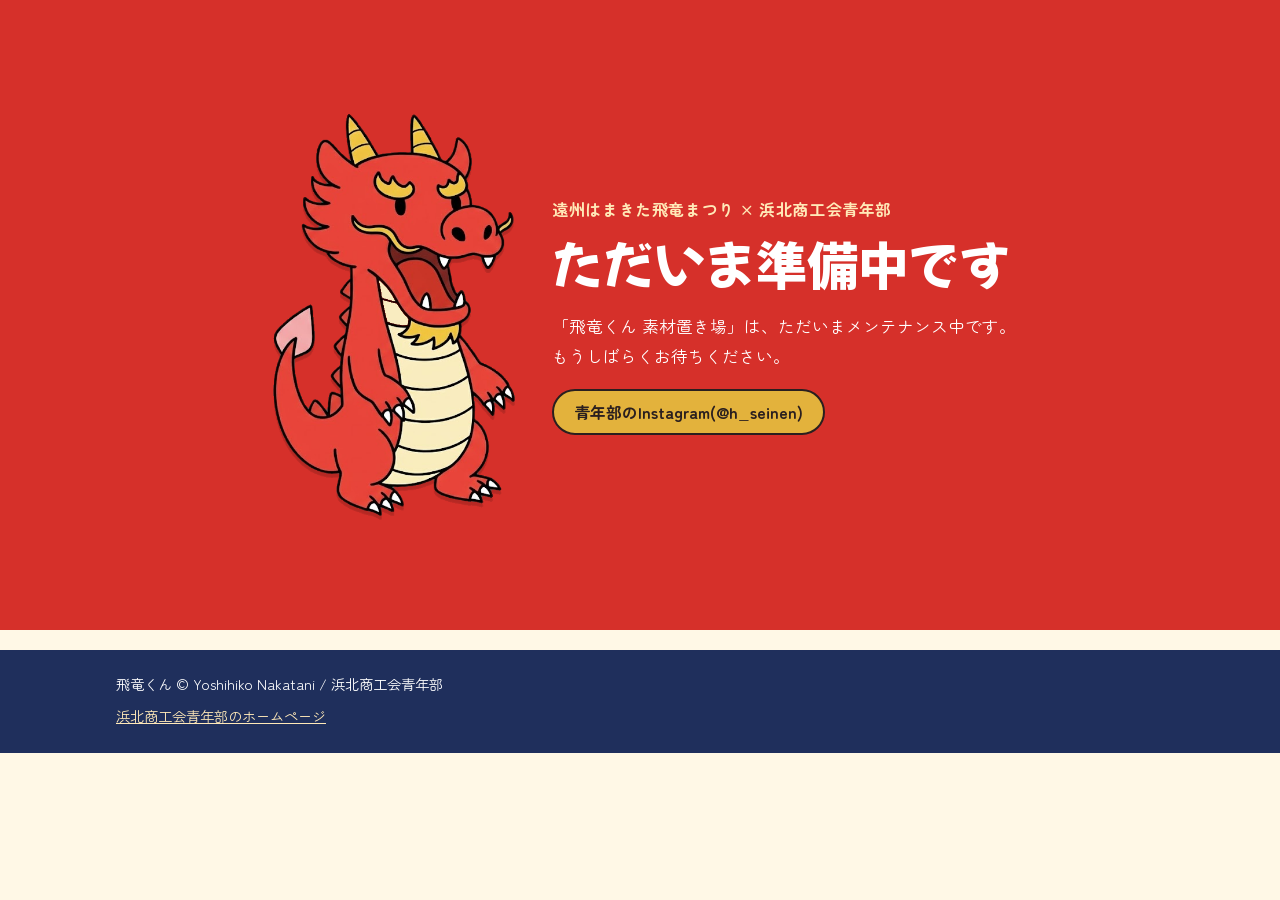
==== guideline.html @ faab1b69 "産業祭まで一時的にメンテナンス中の表示にする(戻すときはこのコミットをrevert) Co-Authored-By: Claude Opus 5.5 <noreply@anthropic.com>" ====
<!doctype html>
<html lang="ja">
<head>
<meta charset="utf-8">
<meta name="viewport" content="width=device-width, initial-scale=1">
<title>飛竜くん 利用ガイドライン</title>
<meta name="description" content="飛竜くんのイラストを使うときの決まりごと。">
<link rel="canonical" href="https://seinenbuhamakitashokokai-wq.github.io/hiryukun-sozai/guideline.html">
<meta property="og:image" content="https://seinenbuhamakitashokokai-wq.github.io/hiryukun-sozai/assets/ogp.png">
<link rel="icon" href="favicon.ico" sizes="48x48">
<link rel="icon" href="assets/icon-192.png" type="image/png" sizes="192x192">
<link rel="apple-touch-icon" href="assets/apple-touch-icon.png">
<link rel="preconnect" href="https://fonts.googleapis.com">
<link rel="preconnect" href="https://fonts.gstatic.com" crossorigin>
<link href="https://fonts.googleapis.com/css2?family=Mochiy+Pop+One&family=Zen+Maru+Gothic:wght@500;700&display=swap" rel="stylesheet">
<link rel="stylesheet" href="assets/style.css">
<!-- Googleアナリティクス(アクセス数を調べるため) -->
<script async src="https://www.googletagmanager.com/gtag/js?id=G-8E8RGF7FGL"></script>
<script>
  window.dataLayer = window.dataLayer || [];
  function gtag(){dataLayer.push(arguments);}
  gtag('js', new Date());
  gtag('config', 'G-8E8RGF7FGL');
</script>
</head>
<body>
<header class="hero" style="min-height:70vh;display:flex;align-items:center">
  <div class="wrap hero-inner">
    <img class="hero-img" src="materials/kihon/kihon-zenshin.png" alt="飛竜くん" width="260">
    <div>
      <p class="eyebrow">遠州はまきた飛竜まつり × 浜北商工会青年部</p>
      <h1>ただいま準備中です</h1>
      <p class="lead">「飛竜くん 素材置き場」は、ただいまメンテナンス中です。<br>もうしばらくお待ちください。</p>
      <div class="hero-actions">
        <a class="btn primary" href="https://www.instagram.com/h_seinen/" target="_blank" rel="noopener">青年部のInstagram(@h_seinen)</a>
      </div>
    </div>
  </div>
</header>
<footer>
  <div class="wrap">
    <p>飛竜くん © Yoshihiko Nakatani / 浜北商工会青年部</p>
    <p class="links"><a href="https://seinenbu.hamakita-shokokai.com/" target="_blank" rel="noopener">浜北商工会青年部のホームページ</a></p>
  </div>
</footer>
</body>
</html>
---- assets/style.css ----
:root{
  --red:#d6302a; --red-dk:#a8221d; --navy:#1f2f5c; --gold:#e3b23c; --cream:#fff8e6;
  --ink:#2a1f1f; --muted:#6b6058; --card:#ffffff; --line:#eadfc8;
  --round:'Zen Maru Gothic',system-ui,-apple-system,"Hiragino Sans","Yu Gothic UI",sans-serif;
  --pop:'Mochiy Pop One',var(--round);
}
*{box-sizing:border-box}
body{margin:0;background:var(--cream);color:var(--ink);font-family:var(--round);font-size:16px;line-height:1.75}
a{color:var(--red-dk)}
.wrap{max-width:1080px;margin:0 auto;padding-left:max(16px,env(safe-area-inset-left));padding-right:max(16px,env(safe-area-inset-right))}
h1,h2{font-family:var(--pop);font-weight:400;line-height:1.3;text-wrap:balance}
h2{font-size:1.5rem;color:var(--navy);margin:0 0 .6em}
section{padding-block:28px}

.hero{background:var(--red);color:#fff;padding-block:28px}
.hero-inner{display:flex;gap:28px;align-items:center}
.hero-img{width:clamp(140px,26vw,260px);height:auto;filter:drop-shadow(0 4px 0 rgba(0,0,0,.15))}
.eyebrow{margin:0;font-weight:700;color:#ffe9b8;letter-spacing:.04em}
.hero h1{font-size:clamp(2rem,6vw,3.2rem);margin:.15em 0 .3em}
.lead{margin:0 0 18px;font-size:1.05rem}
.hero-actions{display:flex;flex-wrap:wrap;gap:10px}

.btn{display:inline-block;font:700 1rem var(--round);text-decoration:none;color:var(--navy);background:#fff;border:2px solid var(--navy);border-radius:999px;padding:9px 20px;cursor:pointer}
.btn.primary{background:var(--gold);border-color:var(--ink);color:var(--ink)}
.btn.small{font-size:.9rem;padding:6px 14px}
.btn:focus-visible,button:focus-visible{outline:3px solid var(--gold);outline-offset:2px}

.steps{list-style:none;padding:0;margin:0 0 14px;display:grid;grid-template-columns:repeat(auto-fit,minmax(220px,1fr));gap:12px}
.steps li{background:var(--card);border:2px solid var(--line);border-radius:14px;padding:14px 16px;display:flex;gap:12px;align-items:center}
.steps b{font-family:var(--pop);font-weight:400;font-size:1.6rem;color:var(--red);min-width:1.2em;text-align:center}
.note{background:#fff3d6;border-left:6px solid var(--gold);padding:10px 14px;border-radius:6px;margin:0}

.list-head{display:flex;justify-content:space-between;align-items:center;flex-wrap:wrap;gap:10px}
.filters,.tags{display:flex;flex-wrap:wrap;gap:8px;margin:10px 0}
.filters button,.tags button{font:700 .95rem var(--round);border:2px solid var(--navy);background:#fff;color:var(--navy);border-radius:999px;padding:5px 14px;cursor:pointer}
.filters button.on,.tags button.on{background:var(--navy);color:#fff}
.tags button:disabled{opacity:.35;cursor:default;border-style:dashed}
.tags span{align-self:center;color:var(--muted);font-weight:700}
.count{color:var(--muted);margin:4px 0 10px}

.grid{display:grid;grid-template-columns:repeat(auto-fill,minmax(200px,1fr));gap:14px}
.card{background:var(--card);border:2px solid var(--line);border-radius:14px;overflow:hidden;display:flex;flex-direction:column;min-width:0}
.thumb{aspect-ratio:1/1;max-width:100%;display:flex;align-items:center;justify-content:center;padding:10px;
  background-color:#f3f0ea;background-image:linear-gradient(45deg,#e7e2d8 25%,transparent 25%),linear-gradient(-45deg,#e7e2d8 25%,transparent 25%),linear-gradient(45deg,transparent 75%,#e7e2d8 75%),linear-gradient(-45deg,transparent 75%,#e7e2d8 75%);
  background-size:20px 20px;background-position:0 0,0 10px,10px -10px,-10px 0}
.thumb img{max-width:100%;max-height:100%;object-fit:contain}
.card-body{padding:10px 12px 12px;display:flex;flex-direction:column;gap:8px;flex:1}
.card-title{font-weight:700;margin:0;line-height:1.4}
.card-meta{font-size:.8rem;color:var(--muted);margin:0}
.card-actions{display:flex;gap:6px;flex-wrap:wrap;margin-top:auto}
.card-actions a{flex:1;text-align:center;font-size:.85rem;padding:6px 6px;white-space:nowrap}
.card-actions a.primary{flex:1.6}

.copybox{display:flex;gap:10px;align-items:center;flex-wrap:wrap;background:#fff;border:2px dashed var(--line);border-radius:10px;padding:10px 14px}
.copybox code{font-size:1.05rem}
.contact{background:#fff;border-radius:16px;padding:22px;margin-block:20px;border:2px solid var(--line)}

footer{background:var(--navy);color:#fff;margin-top:20px;padding-block:18px;font-size:.9rem}
footer a{color:#ffe9b8}
footer p{margin:.2em 0}
footer .links a{display:inline-block;padding:4px 0}

.doc{max-width:760px}
.doc h2{margin-top:1.4em}
.doc ul{padding-left:1.3em}
.ok,.ng{border-radius:12px;padding:12px 16px;margin:10px 0}
.ok{background:#eef7ee;border:2px solid #9cc79c}
.ng{background:#fdeeee;border:2px solid #e4a3a0}
.back{display:inline-block;margin-top:16px}

@media (max-width:640px){
  .hero-inner{flex-direction:column;text-align:center}
  .hero-actions{justify-content:center}
  .grid{grid-template-columns:repeat(2,minmax(0,1fr))}
}
@media (prefers-reduced-motion:reduce){*{scroll-behavior:auto}}
html{scroll-behavior:smooth}
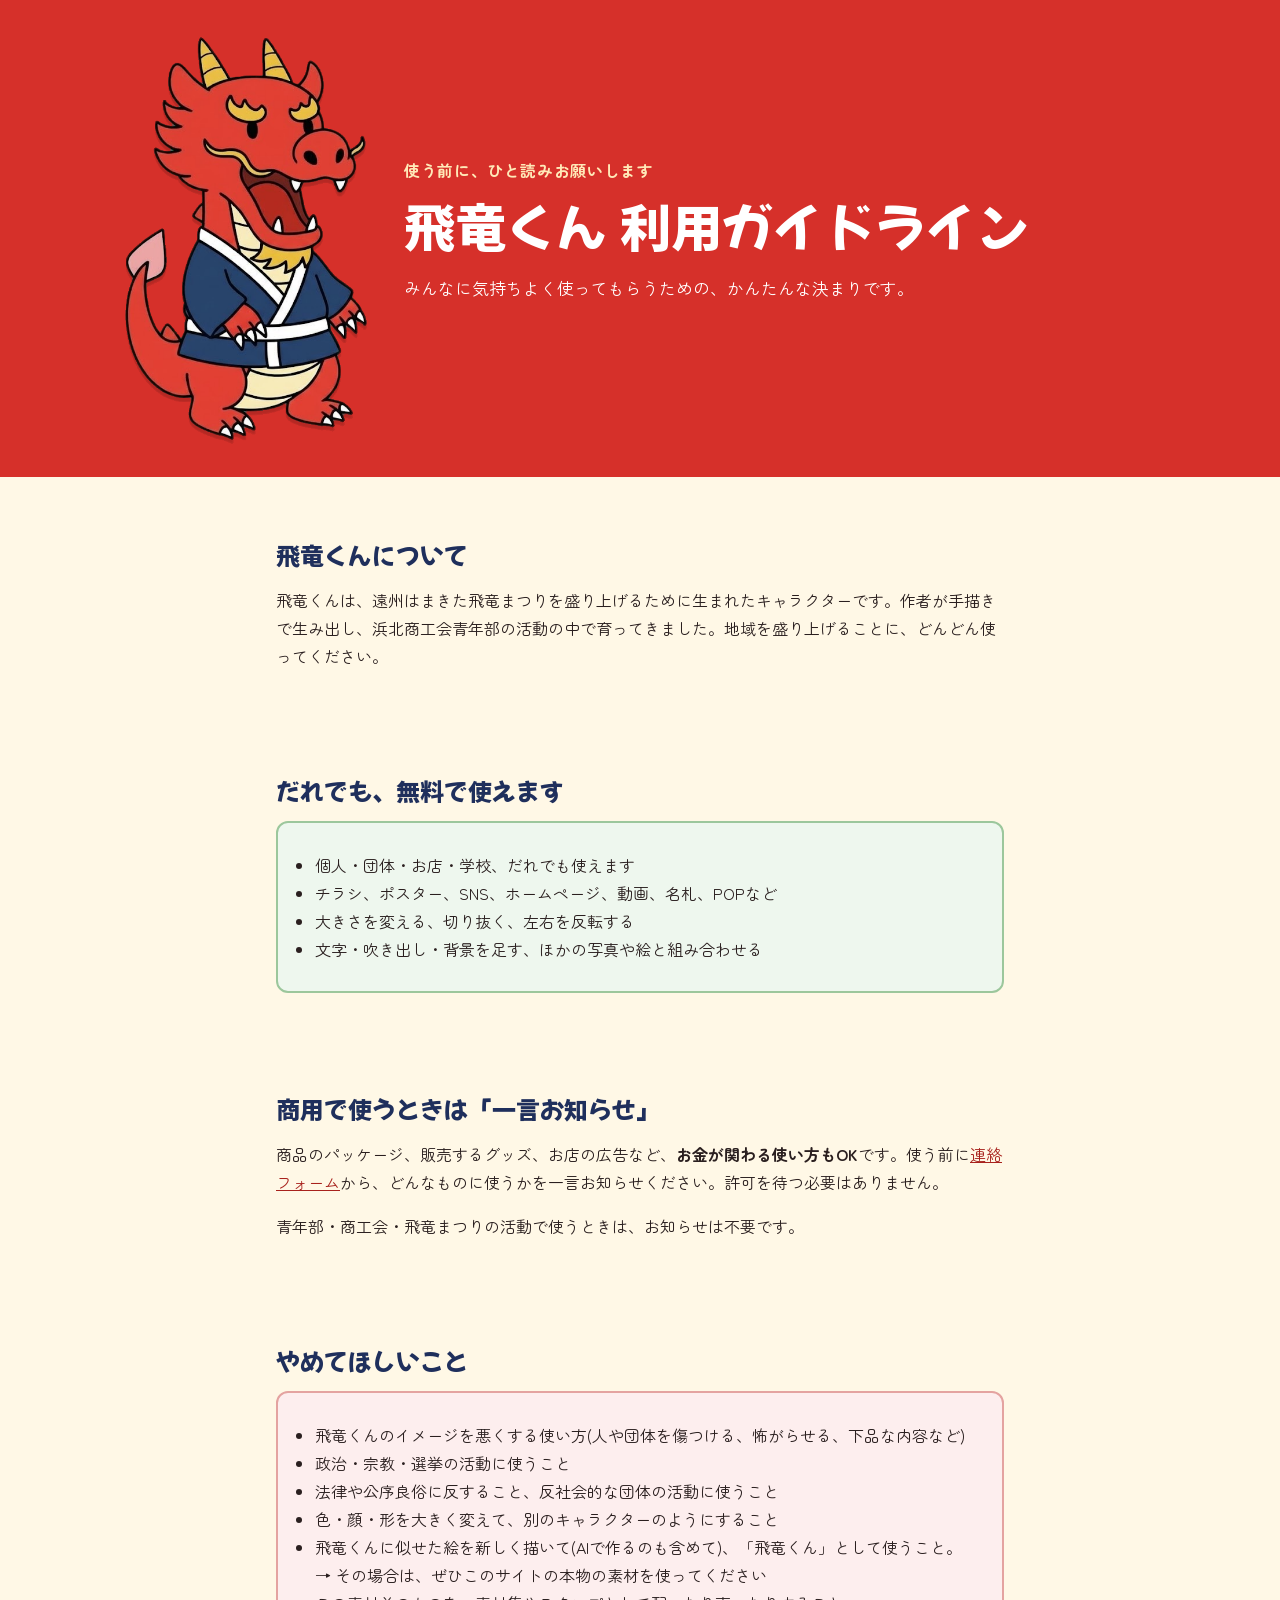
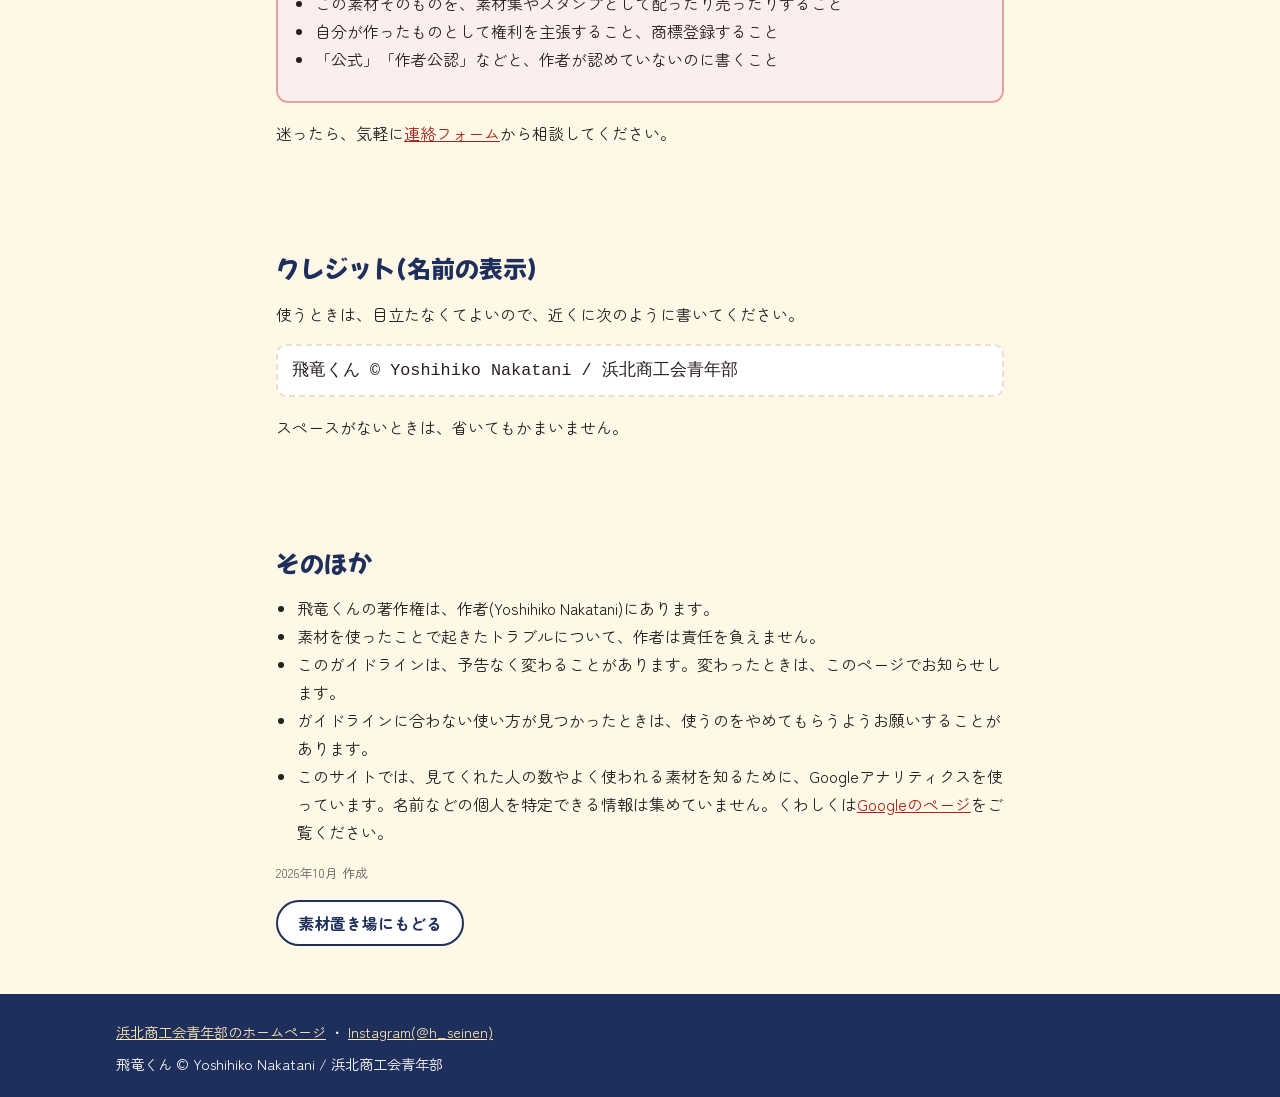
==== commit ec689216: "メンテナンス中の表示をやめて、素材サイトを元に戻す This reverts commit faab1b6.  Co-Authored-By: Claude Opus 5.5 <noreply@ant" ====
--- a/guideline.html
+++ b/guideline.html
@@ -24,23 +24,83 @@
 </script>
 </head>
 <body>
-<header class="hero" style="min-height:70vh;display:flex;align-items:center">
+<header class="hero">
   <div class="wrap hero-inner">
-    <img class="hero-img" src="materials/kihon/kihon-zenshin.png" alt="飛竜くん" width="260">
+    <img class="hero-img" src="materials/matsuri/matsuri-b08.png" alt="法被を着た飛竜くん" width="200">
     <div>
-      <p class="eyebrow">遠州はまきた飛竜まつり × 浜北商工会青年部</p>
-      <h1>ただいま準備中です</h1>
-      <p class="lead">「飛竜くん 素材置き場」は、ただいまメンテナンス中です。<br>もうしばらくお待ちください。</p>
-      <div class="hero-actions">
-        <a class="btn primary" href="https://www.instagram.com/h_seinen/" target="_blank" rel="noopener">青年部のInstagram(@h_seinen)</a>
-      </div>
+      <p class="eyebrow">使う前に、ひと読みお願いします</p>
+      <h1>飛竜くん 利用ガイドライン</h1>
+      <p class="lead">みんなに気持ちよく使ってもらうための、かんたんな決まりです。</p>
     </div>
   </div>
 </header>
+
+<main class="wrap doc">
+  <section>
+    <h2>飛竜くんについて</h2>
+    <p>飛竜くんは、遠州はまきた飛竜まつりを盛り上げるために生まれたキャラクターです。作者が手描きで生み出し、浜北商工会青年部の活動の中で育ってきました。地域を盛り上げることに、どんどん使ってください。</p>
+  </section>
+
+  <section>
+    <h2>だれでも、無料で使えます</h2>
+    <div class="ok">
+      <ul>
+        <li>個人・団体・お店・学校、だれでも使えます</li>
+        <li>チラシ、ポスター、SNS、ホームページ、動画、名札、POPなど</li>
+        <li>大きさを変える、切り抜く、左右を反転する</li>
+        <li>文字・吹き出し・背景を足す、ほかの写真や絵と組み合わせる</li>
+      </ul>
+    </div>
+  </section>
+
+  <section>
+    <h2>商用で使うときは「一言お知らせ」</h2>
+    <p>商品のパッケージ、販売するグッズ、お店の広告など、<strong>お金が関わる使い方もOK</strong>です。使う前に<a href="index.html#contact">連絡フォーム</a>から、どんなものに使うかを一言お知らせください。許可を待つ必要はありません。</p>
+    <p>青年部・商工会・飛竜まつりの活動で使うときは、お知らせは不要です。</p>
+  </section>
+
+  <section>
+    <h2>やめてほしいこと</h2>
+    <div class="ng">
+      <ul>
+        <li>飛竜くんのイメージを悪くする使い方(人や団体を傷つける、怖がらせる、下品な内容など)</li>
+        <li>政治・宗教・選挙の活動に使うこと</li>
+        <li>法律や公序良俗に反すること、反社会的な団体の活動に使うこと</li>
+        <li>色・顔・形を大きく変えて、別のキャラクターのようにすること</li>
+        <li>飛竜くんに似せた絵を新しく描いて(AIで作るのも含めて)、「飛竜くん」として使うこと。<br>→ その場合は、ぜひこのサイトの本物の素材を使ってください</li>
+        <li>この素材そのものを、素材集やスタンプとして配ったり売ったりすること</li>
+        <li>自分が作ったものとして権利を主張すること、商標登録すること</li>
+        <li>「公式」「作者公認」などと、作者が認めていないのに書くこと</li>
+      </ul>
+    </div>
+    <p>迷ったら、気軽に<a href="index.html#contact">連絡フォーム</a>から相談してください。</p>
+  </section>
+
+  <section>
+    <h2>クレジット(名前の表示)</h2>
+    <p>使うときは、目立たなくてよいので、近くに次のように書いてください。</p>
+    <div class="copybox"><code>飛竜くん © Yoshihiko Nakatani / 浜北商工会青年部</code></div>
+    <p>スペースがないときは、省いてもかまいません。</p>
+  </section>
+
+  <section>
+    <h2>そのほか</h2>
+    <ul>
+      <li>飛竜くんの著作権は、作者(Yoshihiko Nakatani)にあります。</li>
+      <li>素材を使ったことで起きたトラブルについて、作者は責任を負えません。</li>
+      <li>このガイドラインは、予告なく変わることがあります。変わったときは、このページでお知らせします。</li>
+      <li>ガイドラインに合わない使い方が見つかったときは、使うのをやめてもらうようお願いすることがあります。</li>
+      <li>このサイトでは、見てくれた人の数やよく使われる素材を知るために、Googleアナリティクスを使っています。名前などの個人を特定できる情報は集めていません。くわしくは<a href="https://policies.google.com/technologies/partner-sites?hl=ja" target="_blank" rel="noopener">Googleのページ</a>をご覧ください。</li>
+    </ul>
+    <p class="card-meta">2026年10月 作成</p>
+    <a class="btn back" href="index.html">素材置き場にもどる</a>
+  </section>
+</main>
+
 <footer>
   <div class="wrap">
+    <p class="links"><a href="https://seinenbu.hamakita-shokokai.com/" target="_blank" rel="noopener">浜北商工会青年部のホームページ</a> ・ <a href="https://www.instagram.com/h_seinen/" target="_blank" rel="noopener">Instagram(@h_seinen)</a></p>
     <p>飛竜くん © Yoshihiko Nakatani / 浜北商工会青年部</p>
-    <p class="links"><a href="https://seinenbu.hamakita-shokokai.com/" target="_blank" rel="noopener">浜北商工会青年部のホームページ</a></p>
   </div>
 </footer>
 </body>
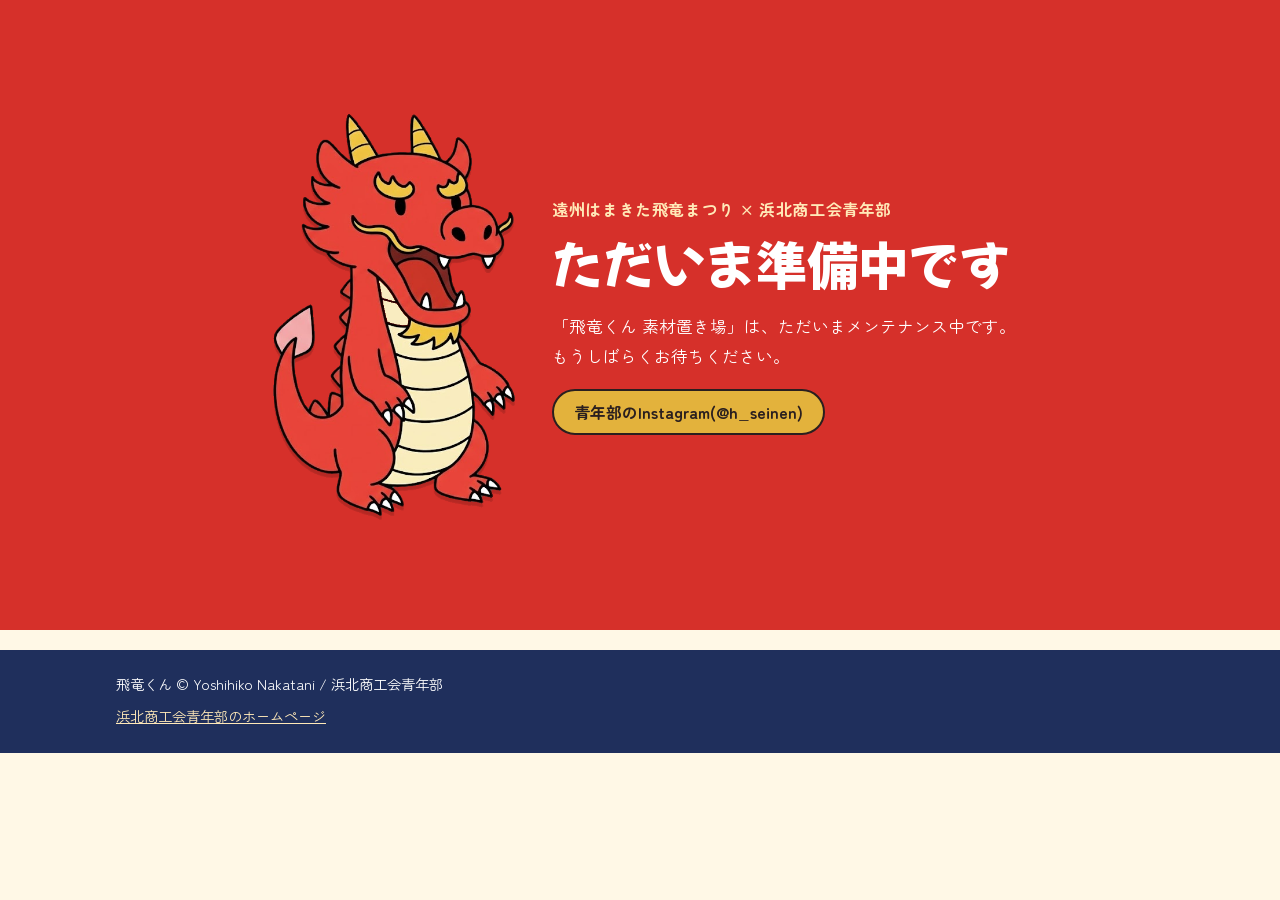
==== commit c578a657: "ふたたびメンテナンス中の表示にする(戻すときはこのコミットをrevert) Co-Authored-By: Claude Opus 5.5 <noreply@anthropic.com>" ====
--- a/guideline.html
+++ b/guideline.html
@@ -24,83 +24,23 @@
 </script>
 </head>
 <body>
-<header class="hero">
+<header class="hero" style="min-height:70vh;display:flex;align-items:center">
   <div class="wrap hero-inner">
-    <img class="hero-img" src="materials/matsuri/matsuri-b08.png" alt="法被を着た飛竜くん" width="200">
+    <img class="hero-img" src="materials/kihon/kihon-zenshin.png" alt="飛竜くん" width="260">
     <div>
-      <p class="eyebrow">使う前に、ひと読みお願いします</p>
-      <h1>飛竜くん 利用ガイドライン</h1>
-      <p class="lead">みんなに気持ちよく使ってもらうための、かんたんな決まりです。</p>
+      <p class="eyebrow">遠州はまきた飛竜まつり × 浜北商工会青年部</p>
+      <h1>ただいま準備中です</h1>
+      <p class="lead">「飛竜くん 素材置き場」は、ただいまメンテナンス中です。<br>もうしばらくお待ちください。</p>
+      <div class="hero-actions">
+        <a class="btn primary" href="https://www.instagram.com/h_seinen/" target="_blank" rel="noopener">青年部のInstagram(@h_seinen)</a>
+      </div>
     </div>
   </div>
 </header>
-
-<main class="wrap doc">
-  <section>
-    <h2>飛竜くんについて</h2>
-    <p>飛竜くんは、遠州はまきた飛竜まつりを盛り上げるために生まれたキャラクターです。作者が手描きで生み出し、浜北商工会青年部の活動の中で育ってきました。地域を盛り上げることに、どんどん使ってください。</p>
-  </section>
-
-  <section>
-    <h2>だれでも、無料で使えます</h2>
-    <div class="ok">
-      <ul>
-        <li>個人・団体・お店・学校、だれでも使えます</li>
-        <li>チラシ、ポスター、SNS、ホームページ、動画、名札、POPなど</li>
-        <li>大きさを変える、切り抜く、左右を反転する</li>
-        <li>文字・吹き出し・背景を足す、ほかの写真や絵と組み合わせる</li>
-      </ul>
-    </div>
-  </section>
-
-  <section>
-    <h2>商用で使うときは「一言お知らせ」</h2>
-    <p>商品のパッケージ、販売するグッズ、お店の広告など、<strong>お金が関わる使い方もOK</strong>です。使う前に<a href="index.html#contact">連絡フォーム</a>から、どんなものに使うかを一言お知らせください。許可を待つ必要はありません。</p>
-    <p>青年部・商工会・飛竜まつりの活動で使うときは、お知らせは不要です。</p>
-  </section>
-
-  <section>
-    <h2>やめてほしいこと</h2>
-    <div class="ng">
-      <ul>
-        <li>飛竜くんのイメージを悪くする使い方(人や団体を傷つける、怖がらせる、下品な内容など)</li>
-        <li>政治・宗教・選挙の活動に使うこと</li>
-        <li>法律や公序良俗に反すること、反社会的な団体の活動に使うこと</li>
-        <li>色・顔・形を大きく変えて、別のキャラクターのようにすること</li>
-        <li>飛竜くんに似せた絵を新しく描いて(AIで作るのも含めて)、「飛竜くん」として使うこと。<br>→ その場合は、ぜひこのサイトの本物の素材を使ってください</li>
-        <li>この素材そのものを、素材集やスタンプとして配ったり売ったりすること</li>
-        <li>自分が作ったものとして権利を主張すること、商標登録すること</li>
-        <li>「公式」「作者公認」などと、作者が認めていないのに書くこと</li>
-      </ul>
-    </div>
-    <p>迷ったら、気軽に<a href="index.html#contact">連絡フォーム</a>から相談してください。</p>
-  </section>
-
-  <section>
-    <h2>クレジット(名前の表示)</h2>
-    <p>使うときは、目立たなくてよいので、近くに次のように書いてください。</p>
-    <div class="copybox"><code>飛竜くん © Yoshihiko Nakatani / 浜北商工会青年部</code></div>
-    <p>スペースがないときは、省いてもかまいません。</p>
-  </section>
-
-  <section>
-    <h2>そのほか</h2>
-    <ul>
-      <li>飛竜くんの著作権は、作者(Yoshihiko Nakatani)にあります。</li>
-      <li>素材を使ったことで起きたトラブルについて、作者は責任を負えません。</li>
-      <li>このガイドラインは、予告なく変わることがあります。変わったときは、このページでお知らせします。</li>
-      <li>ガイドラインに合わない使い方が見つかったときは、使うのをやめてもらうようお願いすることがあります。</li>
-      <li>このサイトでは、見てくれた人の数やよく使われる素材を知るために、Googleアナリティクスを使っています。名前などの個人を特定できる情報は集めていません。くわしくは<a href="https://policies.google.com/technologies/partner-sites?hl=ja" target="_blank" rel="noopener">Googleのページ</a>をご覧ください。</li>
-    </ul>
-    <p class="card-meta">2026年10月 作成</p>
-    <a class="btn back" href="index.html">素材置き場にもどる</a>
-  </section>
-</main>
-
 <footer>
   <div class="wrap">
-    <p class="links"><a href="https://seinenbu.hamakita-shokokai.com/" target="_blank" rel="noopener">浜北商工会青年部のホームページ</a> ・ <a href="https://www.instagram.com/h_seinen/" target="_blank" rel="noopener">Instagram(@h_seinen)</a></p>
     <p>飛竜くん © Yoshihiko Nakatani / 浜北商工会青年部</p>
+    <p class="links"><a href="https://seinenbu.hamakita-shokokai.com/" target="_blank" rel="noopener">浜北商工会青年部のホームページ</a></p>
   </div>
 </footer>
 </body>
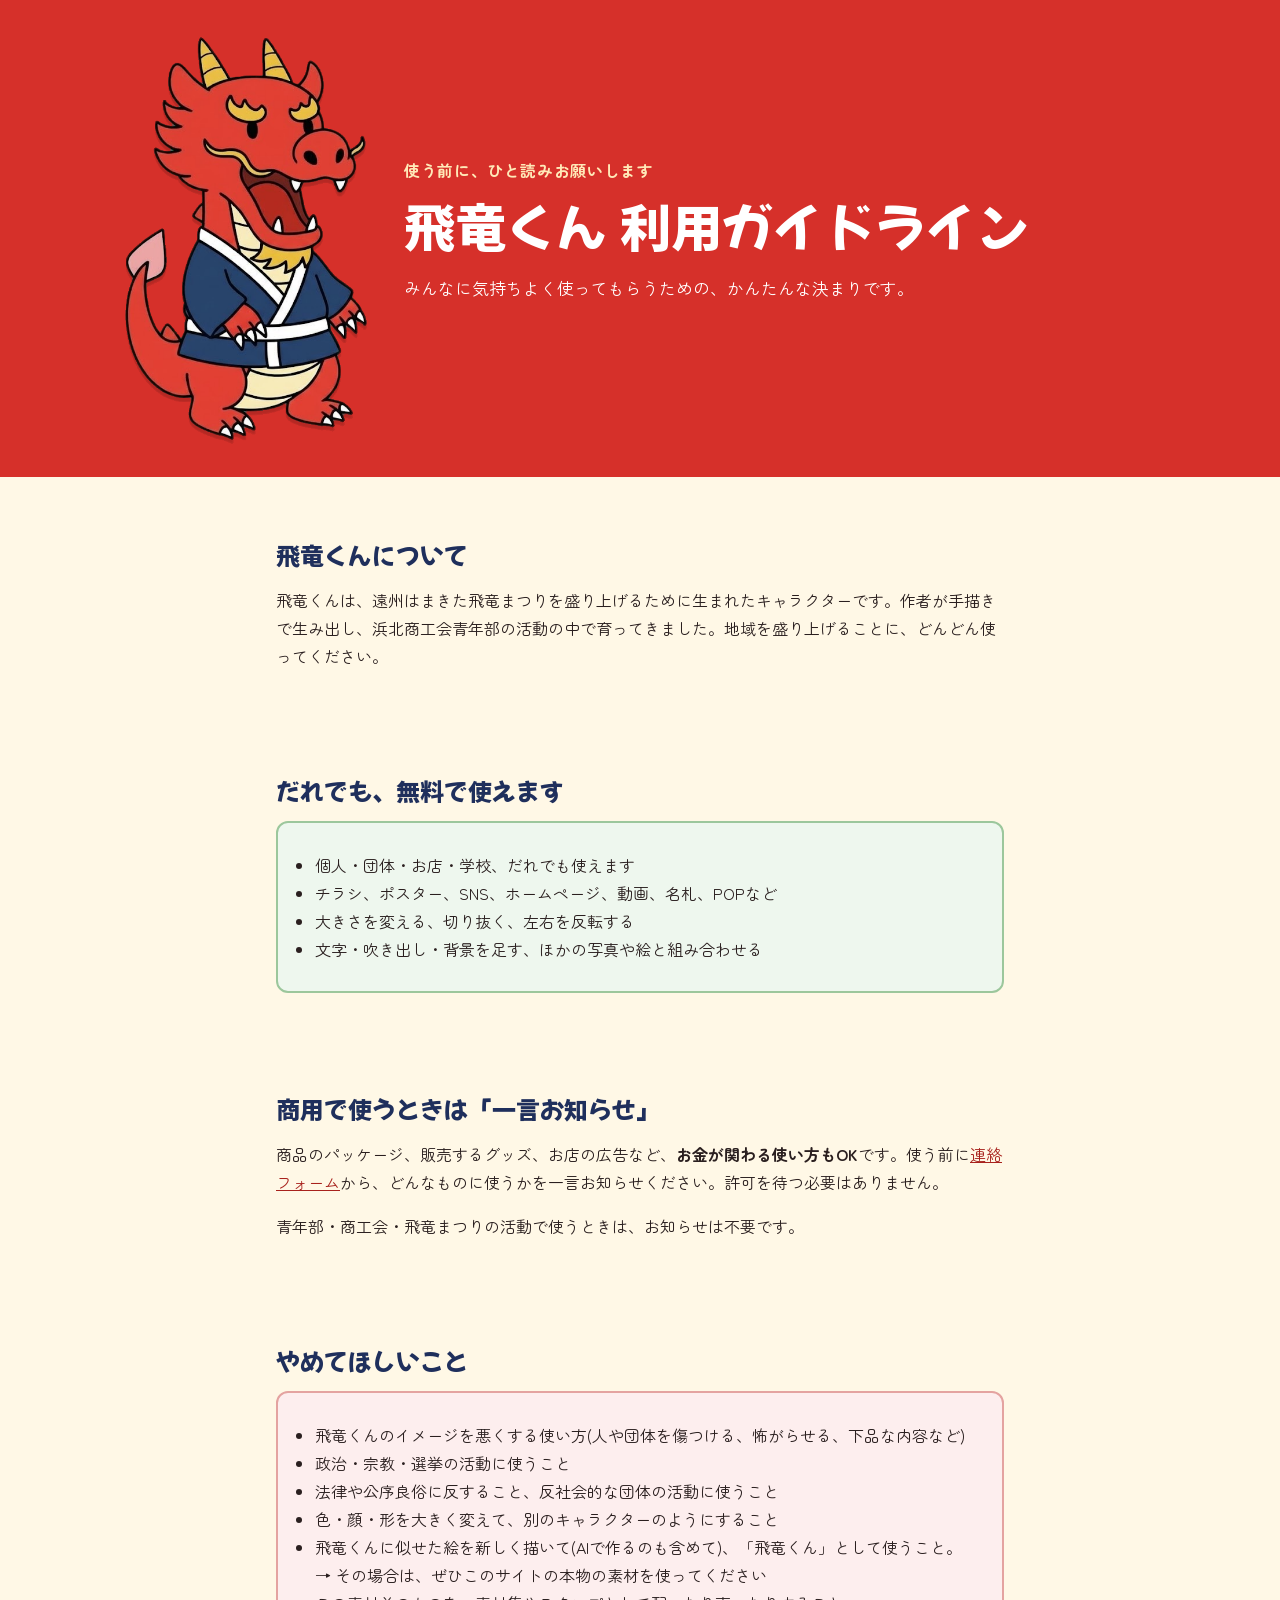
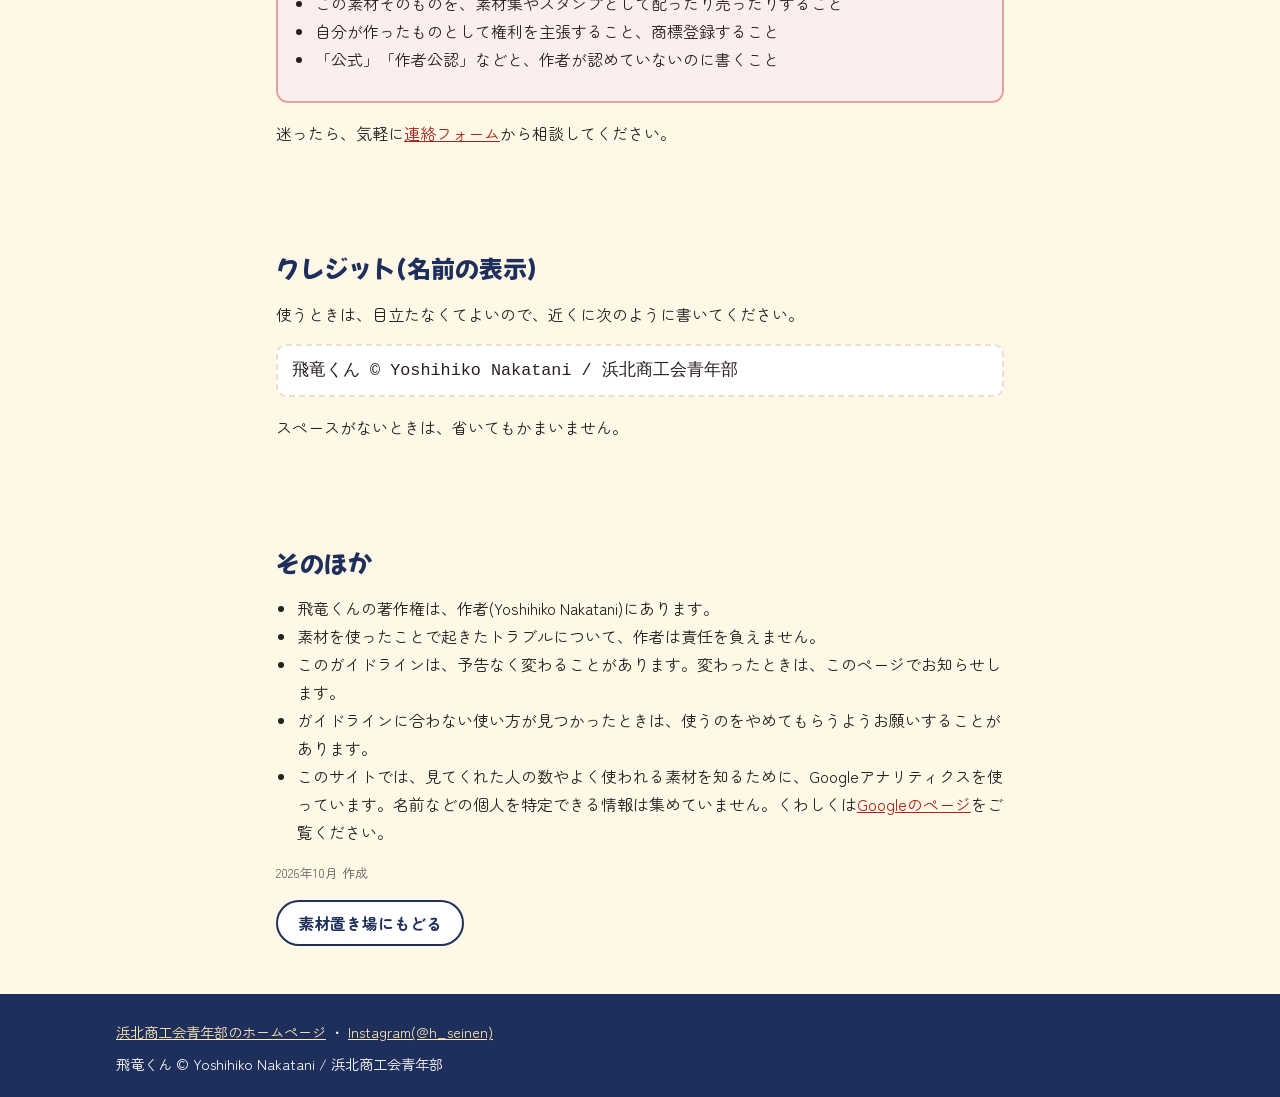
==== commit 7d6e80cf: "メンテナンス中の表示をやめて、素材サイトを公開に戻す Co-Authored-By: Claude Opus 5.5 <noreply@anthropic.com>" ====
--- a/guideline.html
+++ b/guideline.html
@@ -24,23 +24,83 @@
 </script>
 </head>
 <body>
-<header class="hero" style="min-height:70vh;display:flex;align-items:center">
+<header class="hero">
   <div class="wrap hero-inner">
-    <img class="hero-img" src="materials/kihon/kihon-zenshin.png" alt="飛竜くん" width="260">
+    <img class="hero-img" src="materials/matsuri/matsuri-b08.png" alt="法被を着た飛竜くん" width="200">
     <div>
-      <p class="eyebrow">遠州はまきた飛竜まつり × 浜北商工会青年部</p>
-      <h1>ただいま準備中です</h1>
-      <p class="lead">「飛竜くん 素材置き場」は、ただいまメンテナンス中です。<br>もうしばらくお待ちください。</p>
-      <div class="hero-actions">
-        <a class="btn primary" href="https://www.instagram.com/h_seinen/" target="_blank" rel="noopener">青年部のInstagram(@h_seinen)</a>
-      </div>
+      <p class="eyebrow">使う前に、ひと読みお願いします</p>
+      <h1>飛竜くん 利用ガイドライン</h1>
+      <p class="lead">みんなに気持ちよく使ってもらうための、かんたんな決まりです。</p>
     </div>
   </div>
 </header>
+
+<main class="wrap doc">
+  <section>
+    <h2>飛竜くんについて</h2>
+    <p>飛竜くんは、遠州はまきた飛竜まつりを盛り上げるために生まれたキャラクターです。作者が手描きで生み出し、浜北商工会青年部の活動の中で育ってきました。地域を盛り上げることに、どんどん使ってください。</p>
+  </section>
+
+  <section>
+    <h2>だれでも、無料で使えます</h2>
+    <div class="ok">
+      <ul>
+        <li>個人・団体・お店・学校、だれでも使えます</li>
+        <li>チラシ、ポスター、SNS、ホームページ、動画、名札、POPなど</li>
+        <li>大きさを変える、切り抜く、左右を反転する</li>
+        <li>文字・吹き出し・背景を足す、ほかの写真や絵と組み合わせる</li>
+      </ul>
+    </div>
+  </section>
+
+  <section>
+    <h2>商用で使うときは「一言お知らせ」</h2>
+    <p>商品のパッケージ、販売するグッズ、お店の広告など、<strong>お金が関わる使い方もOK</strong>です。使う前に<a href="index.html#contact">連絡フォーム</a>から、どんなものに使うかを一言お知らせください。許可を待つ必要はありません。</p>
+    <p>青年部・商工会・飛竜まつりの活動で使うときは、お知らせは不要です。</p>
+  </section>
+
+  <section>
+    <h2>やめてほしいこと</h2>
+    <div class="ng">
+      <ul>
+        <li>飛竜くんのイメージを悪くする使い方(人や団体を傷つける、怖がらせる、下品な内容など)</li>
+        <li>政治・宗教・選挙の活動に使うこと</li>
+        <li>法律や公序良俗に反すること、反社会的な団体の活動に使うこと</li>
+        <li>色・顔・形を大きく変えて、別のキャラクターのようにすること</li>
+        <li>飛竜くんに似せた絵を新しく描いて(AIで作るのも含めて)、「飛竜くん」として使うこと。<br>→ その場合は、ぜひこのサイトの本物の素材を使ってください</li>
+        <li>この素材そのものを、素材集やスタンプとして配ったり売ったりすること</li>
+        <li>自分が作ったものとして権利を主張すること、商標登録すること</li>
+        <li>「公式」「作者公認」などと、作者が認めていないのに書くこと</li>
+      </ul>
+    </div>
+    <p>迷ったら、気軽に<a href="index.html#contact">連絡フォーム</a>から相談してください。</p>
+  </section>
+
+  <section>
+    <h2>クレジット(名前の表示)</h2>
+    <p>使うときは、目立たなくてよいので、近くに次のように書いてください。</p>
+    <div class="copybox"><code>飛竜くん © Yoshihiko Nakatani / 浜北商工会青年部</code></div>
+    <p>スペースがないときは、省いてもかまいません。</p>
+  </section>
+
+  <section>
+    <h2>そのほか</h2>
+    <ul>
+      <li>飛竜くんの著作権は、作者(Yoshihiko Nakatani)にあります。</li>
+      <li>素材を使ったことで起きたトラブルについて、作者は責任を負えません。</li>
+      <li>このガイドラインは、予告なく変わることがあります。変わったときは、このページでお知らせします。</li>
+      <li>ガイドラインに合わない使い方が見つかったときは、使うのをやめてもらうようお願いすることがあります。</li>
+      <li>このサイトでは、見てくれた人の数やよく使われる素材を知るために、Googleアナリティクスを使っています。名前などの個人を特定できる情報は集めていません。くわしくは<a href="https://policies.google.com/technologies/partner-sites?hl=ja" target="_blank" rel="noopener">Googleのページ</a>をご覧ください。</li>
+    </ul>
+    <p class="card-meta">2026年10月 作成</p>
+    <a class="btn back" href="index.html">素材置き場にもどる</a>
+  </section>
+</main>
+
 <footer>
   <div class="wrap">
+    <p class="links"><a href="https://seinenbu.hamakita-shokokai.com/" target="_blank" rel="noopener">浜北商工会青年部のホームページ</a> ・ <a href="https://www.instagram.com/h_seinen/" target="_blank" rel="noopener">Instagram(@h_seinen)</a></p>
     <p>飛竜くん © Yoshihiko Nakatani / 浜北商工会青年部</p>
-    <p class="links"><a href="https://seinenbu.hamakita-shokokai.com/" target="_blank" rel="noopener">浜北商工会青年部のホームページ</a></p>
   </div>
 </footer>
 </body>
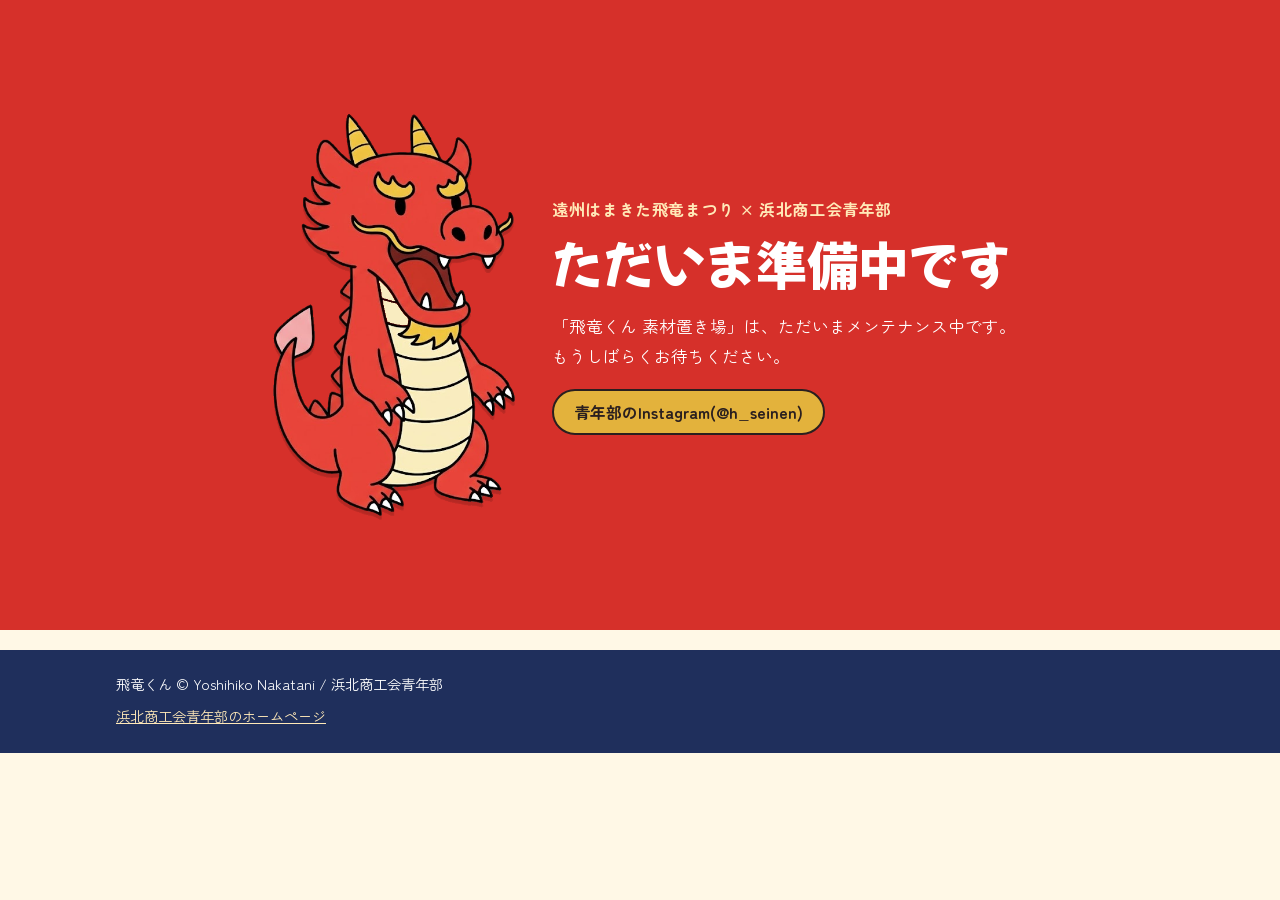
==== commit 5bf39028: "予約どおり、ふたたびメンテナンス中の表示にする Co-Authored-By: Claude Opus 5.5 <noreply@anthropic.com>" ====
--- a/guideline.html
+++ b/guideline.html
@@ -24,83 +24,23 @@
 </script>
 </head>
 <body>
-<header class="hero">
+<header class="hero" style="min-height:70vh;display:flex;align-items:center">
   <div class="wrap hero-inner">
-    <img class="hero-img" src="materials/matsuri/matsuri-b08.png" alt="法被を着た飛竜くん" width="200">
+    <img class="hero-img" src="materials/kihon/kihon-zenshin.png" alt="飛竜くん" width="260">
     <div>
-      <p class="eyebrow">使う前に、ひと読みお願いします</p>
-      <h1>飛竜くん 利用ガイドライン</h1>
-      <p class="lead">みんなに気持ちよく使ってもらうための、かんたんな決まりです。</p>
+      <p class="eyebrow">遠州はまきた飛竜まつり × 浜北商工会青年部</p>
+      <h1>ただいま準備中です</h1>
+      <p class="lead">「飛竜くん 素材置き場」は、ただいまメンテナンス中です。<br>もうしばらくお待ちください。</p>
+      <div class="hero-actions">
+        <a class="btn primary" href="https://www.instagram.com/h_seinen/" target="_blank" rel="noopener">青年部のInstagram(@h_seinen)</a>
+      </div>
     </div>
   </div>
 </header>
-
-<main class="wrap doc">
-  <section>
-    <h2>飛竜くんについて</h2>
-    <p>飛竜くんは、遠州はまきた飛竜まつりを盛り上げるために生まれたキャラクターです。作者が手描きで生み出し、浜北商工会青年部の活動の中で育ってきました。地域を盛り上げることに、どんどん使ってください。</p>
-  </section>
-
-  <section>
-    <h2>だれでも、無料で使えます</h2>
-    <div class="ok">
-      <ul>
-        <li>個人・団体・お店・学校、だれでも使えます</li>
-        <li>チラシ、ポスター、SNS、ホームページ、動画、名札、POPなど</li>
-        <li>大きさを変える、切り抜く、左右を反転する</li>
-        <li>文字・吹き出し・背景を足す、ほかの写真や絵と組み合わせる</li>
-      </ul>
-    </div>
-  </section>
-
-  <section>
-    <h2>商用で使うときは「一言お知らせ」</h2>
-    <p>商品のパッケージ、販売するグッズ、お店の広告など、<strong>お金が関わる使い方もOK</strong>です。使う前に<a href="index.html#contact">連絡フォーム</a>から、どんなものに使うかを一言お知らせください。許可を待つ必要はありません。</p>
-    <p>青年部・商工会・飛竜まつりの活動で使うときは、お知らせは不要です。</p>
-  </section>
-
-  <section>
-    <h2>やめてほしいこと</h2>
-    <div class="ng">
-      <ul>
-        <li>飛竜くんのイメージを悪くする使い方(人や団体を傷つける、怖がらせる、下品な内容など)</li>
-        <li>政治・宗教・選挙の活動に使うこと</li>
-        <li>法律や公序良俗に反すること、反社会的な団体の活動に使うこと</li>
-        <li>色・顔・形を大きく変えて、別のキャラクターのようにすること</li>
-        <li>飛竜くんに似せた絵を新しく描いて(AIで作るのも含めて)、「飛竜くん」として使うこと。<br>→ その場合は、ぜひこのサイトの本物の素材を使ってください</li>
-        <li>この素材そのものを、素材集やスタンプとして配ったり売ったりすること</li>
-        <li>自分が作ったものとして権利を主張すること、商標登録すること</li>
-        <li>「公式」「作者公認」などと、作者が認めていないのに書くこと</li>
-      </ul>
-    </div>
-    <p>迷ったら、気軽に<a href="index.html#contact">連絡フォーム</a>から相談してください。</p>
-  </section>
-
-  <section>
-    <h2>クレジット(名前の表示)</h2>
-    <p>使うときは、目立たなくてよいので、近くに次のように書いてください。</p>
-    <div class="copybox"><code>飛竜くん © Yoshihiko Nakatani / 浜北商工会青年部</code></div>
-    <p>スペースがないときは、省いてもかまいません。</p>
-  </section>
-
-  <section>
-    <h2>そのほか</h2>
-    <ul>
-      <li>飛竜くんの著作権は、作者(Yoshihiko Nakatani)にあります。</li>
-      <li>素材を使ったことで起きたトラブルについて、作者は責任を負えません。</li>
-      <li>このガイドラインは、予告なく変わることがあります。変わったときは、このページでお知らせします。</li>
-      <li>ガイドラインに合わない使い方が見つかったときは、使うのをやめてもらうようお願いすることがあります。</li>
-      <li>このサイトでは、見てくれた人の数やよく使われる素材を知るために、Googleアナリティクスを使っています。名前などの個人を特定できる情報は集めていません。くわしくは<a href="https://policies.google.com/technologies/partner-sites?hl=ja" target="_blank" rel="noopener">Googleのページ</a>をご覧ください。</li>
-    </ul>
-    <p class="card-meta">2026年10月 作成</p>
-    <a class="btn back" href="index.html">素材置き場にもどる</a>
-  </section>
-</main>
-
 <footer>
   <div class="wrap">
-    <p class="links"><a href="https://seinenbu.hamakita-shokokai.com/" target="_blank" rel="noopener">浜北商工会青年部のホームページ</a> ・ <a href="https://www.instagram.com/h_seinen/" target="_blank" rel="noopener">Instagram(@h_seinen)</a></p>
     <p>飛竜くん © Yoshihiko Nakatani / 浜北商工会青年部</p>
+    <p class="links"><a href="https://seinenbu.hamakita-shokokai.com/" target="_blank" rel="noopener">浜北商工会青年部のホームページ</a></p>
   </div>
 </footer>
 </body>
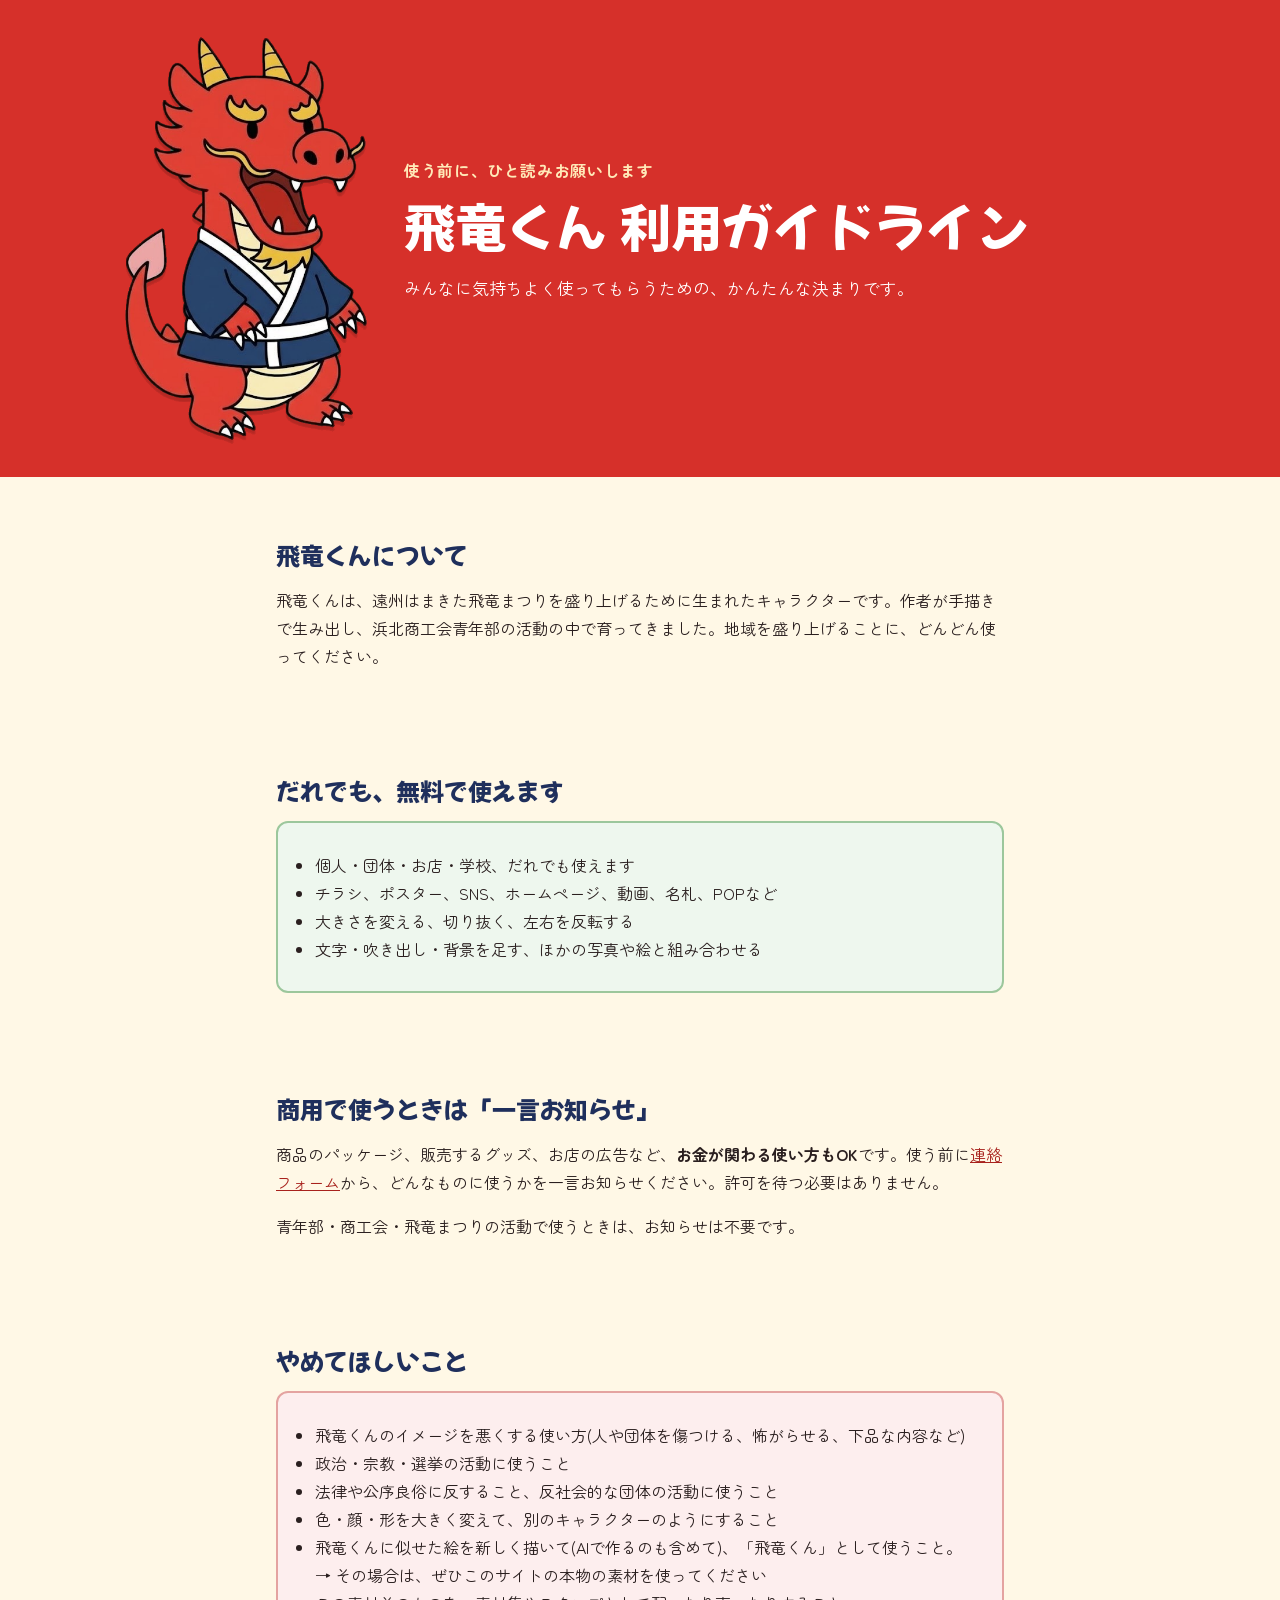
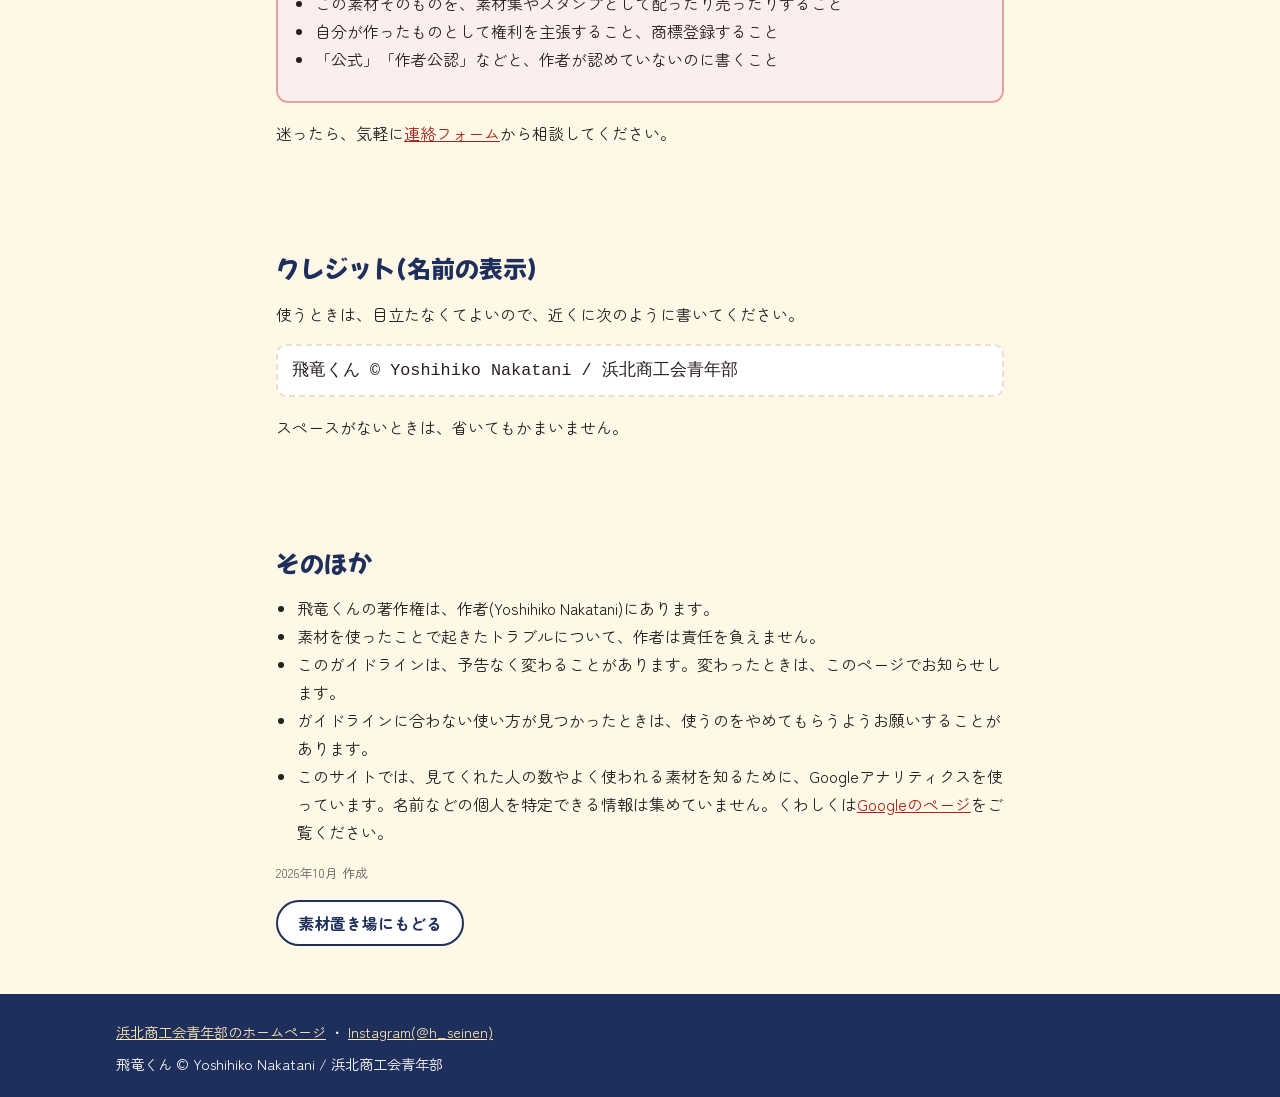
==== commit daf55284: "予約どおり、素材サイトを公開に戻す Co-Authored-By: Claude Opus 5.5 <noreply@anthropic.com>" ====
--- a/guideline.html
+++ b/guideline.html
@@ -24,23 +24,83 @@
 </script>
 </head>
 <body>
-<header class="hero" style="min-height:70vh;display:flex;align-items:center">
+<header class="hero">
   <div class="wrap hero-inner">
-    <img class="hero-img" src="materials/kihon/kihon-zenshin.png" alt="飛竜くん" width="260">
+    <img class="hero-img" src="materials/matsuri/matsuri-b08.png" alt="法被を着た飛竜くん" width="200">
     <div>
-      <p class="eyebrow">遠州はまきた飛竜まつり × 浜北商工会青年部</p>
-      <h1>ただいま準備中です</h1>
-      <p class="lead">「飛竜くん 素材置き場」は、ただいまメンテナンス中です。<br>もうしばらくお待ちください。</p>
-      <div class="hero-actions">
-        <a class="btn primary" href="https://www.instagram.com/h_seinen/" target="_blank" rel="noopener">青年部のInstagram(@h_seinen)</a>
-      </div>
+      <p class="eyebrow">使う前に、ひと読みお願いします</p>
+      <h1>飛竜くん 利用ガイドライン</h1>
+      <p class="lead">みんなに気持ちよく使ってもらうための、かんたんな決まりです。</p>
     </div>
   </div>
 </header>
+
+<main class="wrap doc">
+  <section>
+    <h2>飛竜くんについて</h2>
+    <p>飛竜くんは、遠州はまきた飛竜まつりを盛り上げるために生まれたキャラクターです。作者が手描きで生み出し、浜北商工会青年部の活動の中で育ってきました。地域を盛り上げることに、どんどん使ってください。</p>
+  </section>
+
+  <section>
+    <h2>だれでも、無料で使えます</h2>
+    <div class="ok">
+      <ul>
+        <li>個人・団体・お店・学校、だれでも使えます</li>
+        <li>チラシ、ポスター、SNS、ホームページ、動画、名札、POPなど</li>
+        <li>大きさを変える、切り抜く、左右を反転する</li>
+        <li>文字・吹き出し・背景を足す、ほかの写真や絵と組み合わせる</li>
+      </ul>
+    </div>
+  </section>
+
+  <section>
+    <h2>商用で使うときは「一言お知らせ」</h2>
+    <p>商品のパッケージ、販売するグッズ、お店の広告など、<strong>お金が関わる使い方もOK</strong>です。使う前に<a href="index.html#contact">連絡フォーム</a>から、どんなものに使うかを一言お知らせください。許可を待つ必要はありません。</p>
+    <p>青年部・商工会・飛竜まつりの活動で使うときは、お知らせは不要です。</p>
+  </section>
+
+  <section>
+    <h2>やめてほしいこと</h2>
+    <div class="ng">
+      <ul>
+        <li>飛竜くんのイメージを悪くする使い方(人や団体を傷つける、怖がらせる、下品な内容など)</li>
+        <li>政治・宗教・選挙の活動に使うこと</li>
+        <li>法律や公序良俗に反すること、反社会的な団体の活動に使うこと</li>
+        <li>色・顔・形を大きく変えて、別のキャラクターのようにすること</li>
+        <li>飛竜くんに似せた絵を新しく描いて(AIで作るのも含めて)、「飛竜くん」として使うこと。<br>→ その場合は、ぜひこのサイトの本物の素材を使ってください</li>
+        <li>この素材そのものを、素材集やスタンプとして配ったり売ったりすること</li>
+        <li>自分が作ったものとして権利を主張すること、商標登録すること</li>
+        <li>「公式」「作者公認」などと、作者が認めていないのに書くこと</li>
+      </ul>
+    </div>
+    <p>迷ったら、気軽に<a href="index.html#contact">連絡フォーム</a>から相談してください。</p>
+  </section>
+
+  <section>
+    <h2>クレジット(名前の表示)</h2>
+    <p>使うときは、目立たなくてよいので、近くに次のように書いてください。</p>
+    <div class="copybox"><code>飛竜くん © Yoshihiko Nakatani / 浜北商工会青年部</code></div>
+    <p>スペースがないときは、省いてもかまいません。</p>
+  </section>
+
+  <section>
+    <h2>そのほか</h2>
+    <ul>
+      <li>飛竜くんの著作権は、作者(Yoshihiko Nakatani)にあります。</li>
+      <li>素材を使ったことで起きたトラブルについて、作者は責任を負えません。</li>
+      <li>このガイドラインは、予告なく変わることがあります。変わったときは、このページでお知らせします。</li>
+      <li>ガイドラインに合わない使い方が見つかったときは、使うのをやめてもらうようお願いすることがあります。</li>
+      <li>このサイトでは、見てくれた人の数やよく使われる素材を知るために、Googleアナリティクスを使っています。名前などの個人を特定できる情報は集めていません。くわしくは<a href="https://policies.google.com/technologies/partner-sites?hl=ja" target="_blank" rel="noopener">Googleのページ</a>をご覧ください。</li>
+    </ul>
+    <p class="card-meta">2026年10月 作成</p>
+    <a class="btn back" href="index.html">素材置き場にもどる</a>
+  </section>
+</main>
+
 <footer>
   <div class="wrap">
+    <p class="links"><a href="https://seinenbu.hamakita-shokokai.com/" target="_blank" rel="noopener">浜北商工会青年部のホームページ</a> ・ <a href="https://www.instagram.com/h_seinen/" target="_blank" rel="noopener">Instagram(@h_seinen)</a></p>
     <p>飛竜くん © Yoshihiko Nakatani / 浜北商工会青年部</p>
-    <p class="links"><a href="https://seinenbu.hamakita-shokokai.com/" target="_blank" rel="noopener">浜北商工会青年部のホームページ</a></p>
   </div>
 </footer>
 </body>
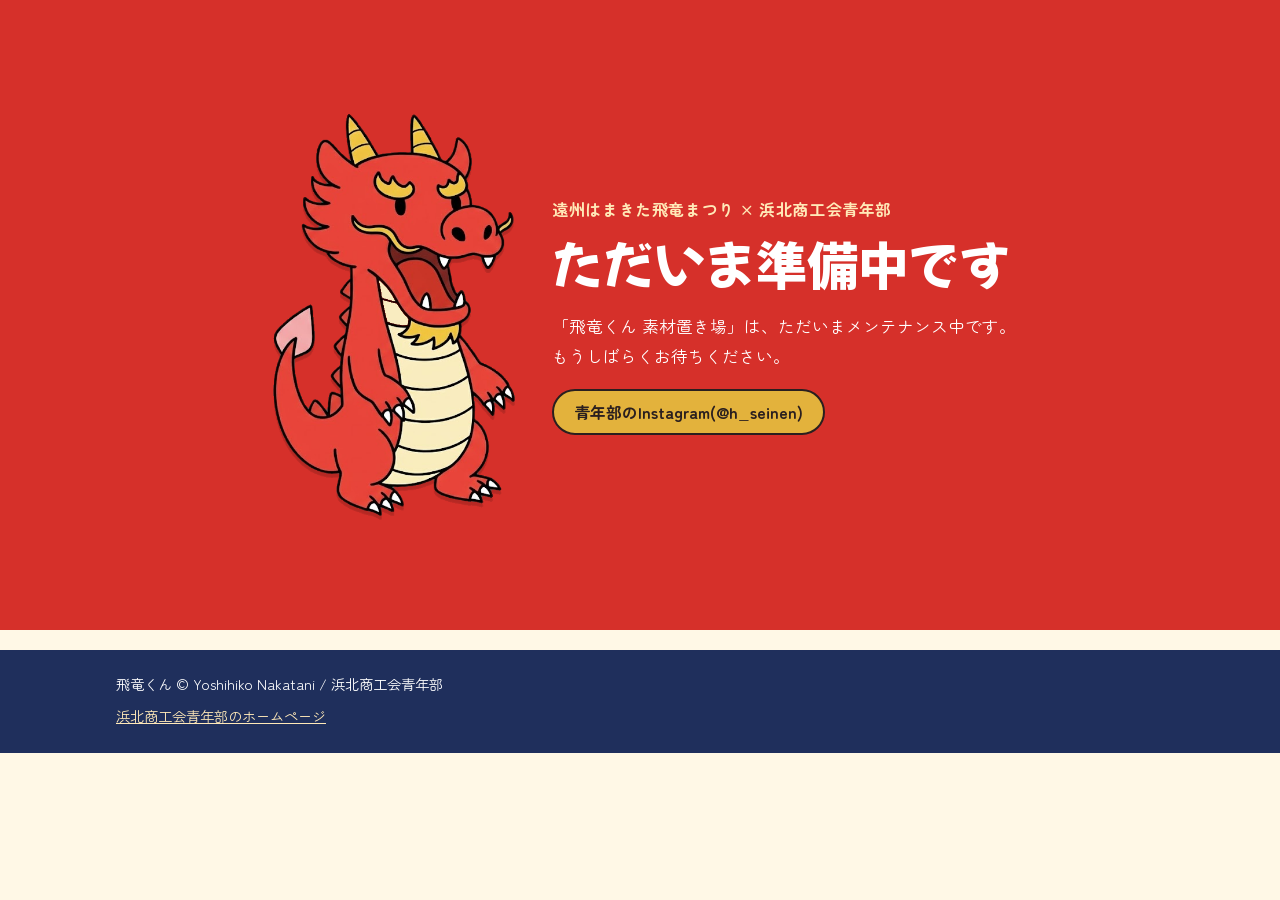
==== commit 8669fa90: "予約どおり、ふたたびメンテナンス中の表示にする Co-Authored-By: Claude Opus 5.5 <noreply@anthropic.com>" ====
--- a/guideline.html
+++ b/guideline.html
@@ -24,83 +24,23 @@
 </script>
 </head>
 <body>
-<header class="hero">
+<header class="hero" style="min-height:70vh;display:flex;align-items:center">
   <div class="wrap hero-inner">
-    <img class="hero-img" src="materials/matsuri/matsuri-b08.png" alt="法被を着た飛竜くん" width="200">
+    <img class="hero-img" src="materials/kihon/kihon-zenshin.png" alt="飛竜くん" width="260">
     <div>
-      <p class="eyebrow">使う前に、ひと読みお願いします</p>
-      <h1>飛竜くん 利用ガイドライン</h1>
-      <p class="lead">みんなに気持ちよく使ってもらうための、かんたんな決まりです。</p>
+      <p class="eyebrow">遠州はまきた飛竜まつり × 浜北商工会青年部</p>
+      <h1>ただいま準備中です</h1>
+      <p class="lead">「飛竜くん 素材置き場」は、ただいまメンテナンス中です。<br>もうしばらくお待ちください。</p>
+      <div class="hero-actions">
+        <a class="btn primary" href="https://www.instagram.com/h_seinen/" target="_blank" rel="noopener">青年部のInstagram(@h_seinen)</a>
+      </div>
     </div>
   </div>
 </header>
-
-<main class="wrap doc">
-  <section>
-    <h2>飛竜くんについて</h2>
-    <p>飛竜くんは、遠州はまきた飛竜まつりを盛り上げるために生まれたキャラクターです。作者が手描きで生み出し、浜北商工会青年部の活動の中で育ってきました。地域を盛り上げることに、どんどん使ってください。</p>
-  </section>
-
-  <section>
-    <h2>だれでも、無料で使えます</h2>
-    <div class="ok">
-      <ul>
-        <li>個人・団体・お店・学校、だれでも使えます</li>
-        <li>チラシ、ポスター、SNS、ホームページ、動画、名札、POPなど</li>
-        <li>大きさを変える、切り抜く、左右を反転する</li>
-        <li>文字・吹き出し・背景を足す、ほかの写真や絵と組み合わせる</li>
-      </ul>
-    </div>
-  </section>
-
-  <section>
-    <h2>商用で使うときは「一言お知らせ」</h2>
-    <p>商品のパッケージ、販売するグッズ、お店の広告など、<strong>お金が関わる使い方もOK</strong>です。使う前に<a href="index.html#contact">連絡フォーム</a>から、どんなものに使うかを一言お知らせください。許可を待つ必要はありません。</p>
-    <p>青年部・商工会・飛竜まつりの活動で使うときは、お知らせは不要です。</p>
-  </section>
-
-  <section>
-    <h2>やめてほしいこと</h2>
-    <div class="ng">
-      <ul>
-        <li>飛竜くんのイメージを悪くする使い方(人や団体を傷つける、怖がらせる、下品な内容など)</li>
-        <li>政治・宗教・選挙の活動に使うこと</li>
-        <li>法律や公序良俗に反すること、反社会的な団体の活動に使うこと</li>
-        <li>色・顔・形を大きく変えて、別のキャラクターのようにすること</li>
-        <li>飛竜くんに似せた絵を新しく描いて(AIで作るのも含めて)、「飛竜くん」として使うこと。<br>→ その場合は、ぜひこのサイトの本物の素材を使ってください</li>
-        <li>この素材そのものを、素材集やスタンプとして配ったり売ったりすること</li>
-        <li>自分が作ったものとして権利を主張すること、商標登録すること</li>
-        <li>「公式」「作者公認」などと、作者が認めていないのに書くこと</li>
-      </ul>
-    </div>
-    <p>迷ったら、気軽に<a href="index.html#contact">連絡フォーム</a>から相談してください。</p>
-  </section>
-
-  <section>
-    <h2>クレジット(名前の表示)</h2>
-    <p>使うときは、目立たなくてよいので、近くに次のように書いてください。</p>
-    <div class="copybox"><code>飛竜くん © Yoshihiko Nakatani / 浜北商工会青年部</code></div>
-    <p>スペースがないときは、省いてもかまいません。</p>
-  </section>
-
-  <section>
-    <h2>そのほか</h2>
-    <ul>
-      <li>飛竜くんの著作権は、作者(Yoshihiko Nakatani)にあります。</li>
-      <li>素材を使ったことで起きたトラブルについて、作者は責任を負えません。</li>
-      <li>このガイドラインは、予告なく変わることがあります。変わったときは、このページでお知らせします。</li>
-      <li>ガイドラインに合わない使い方が見つかったときは、使うのをやめてもらうようお願いすることがあります。</li>
-      <li>このサイトでは、見てくれた人の数やよく使われる素材を知るために、Googleアナリティクスを使っています。名前などの個人を特定できる情報は集めていません。くわしくは<a href="https://policies.google.com/technologies/partner-sites?hl=ja" target="_blank" rel="noopener">Googleのページ</a>をご覧ください。</li>
-    </ul>
-    <p class="card-meta">2026年10月 作成</p>
-    <a class="btn back" href="index.html">素材置き場にもどる</a>
-  </section>
-</main>
-
 <footer>
   <div class="wrap">
-    <p class="links"><a href="https://seinenbu.hamakita-shokokai.com/" target="_blank" rel="noopener">浜北商工会青年部のホームページ</a> ・ <a href="https://www.instagram.com/h_seinen/" target="_blank" rel="noopener">Instagram(@h_seinen)</a></p>
     <p>飛竜くん © Yoshihiko Nakatani / 浜北商工会青年部</p>
+    <p class="links"><a href="https://seinenbu.hamakita-shokokai.com/" target="_blank" rel="noopener">浜北商工会青年部のホームページ</a></p>
   </div>
 </footer>
 </body>
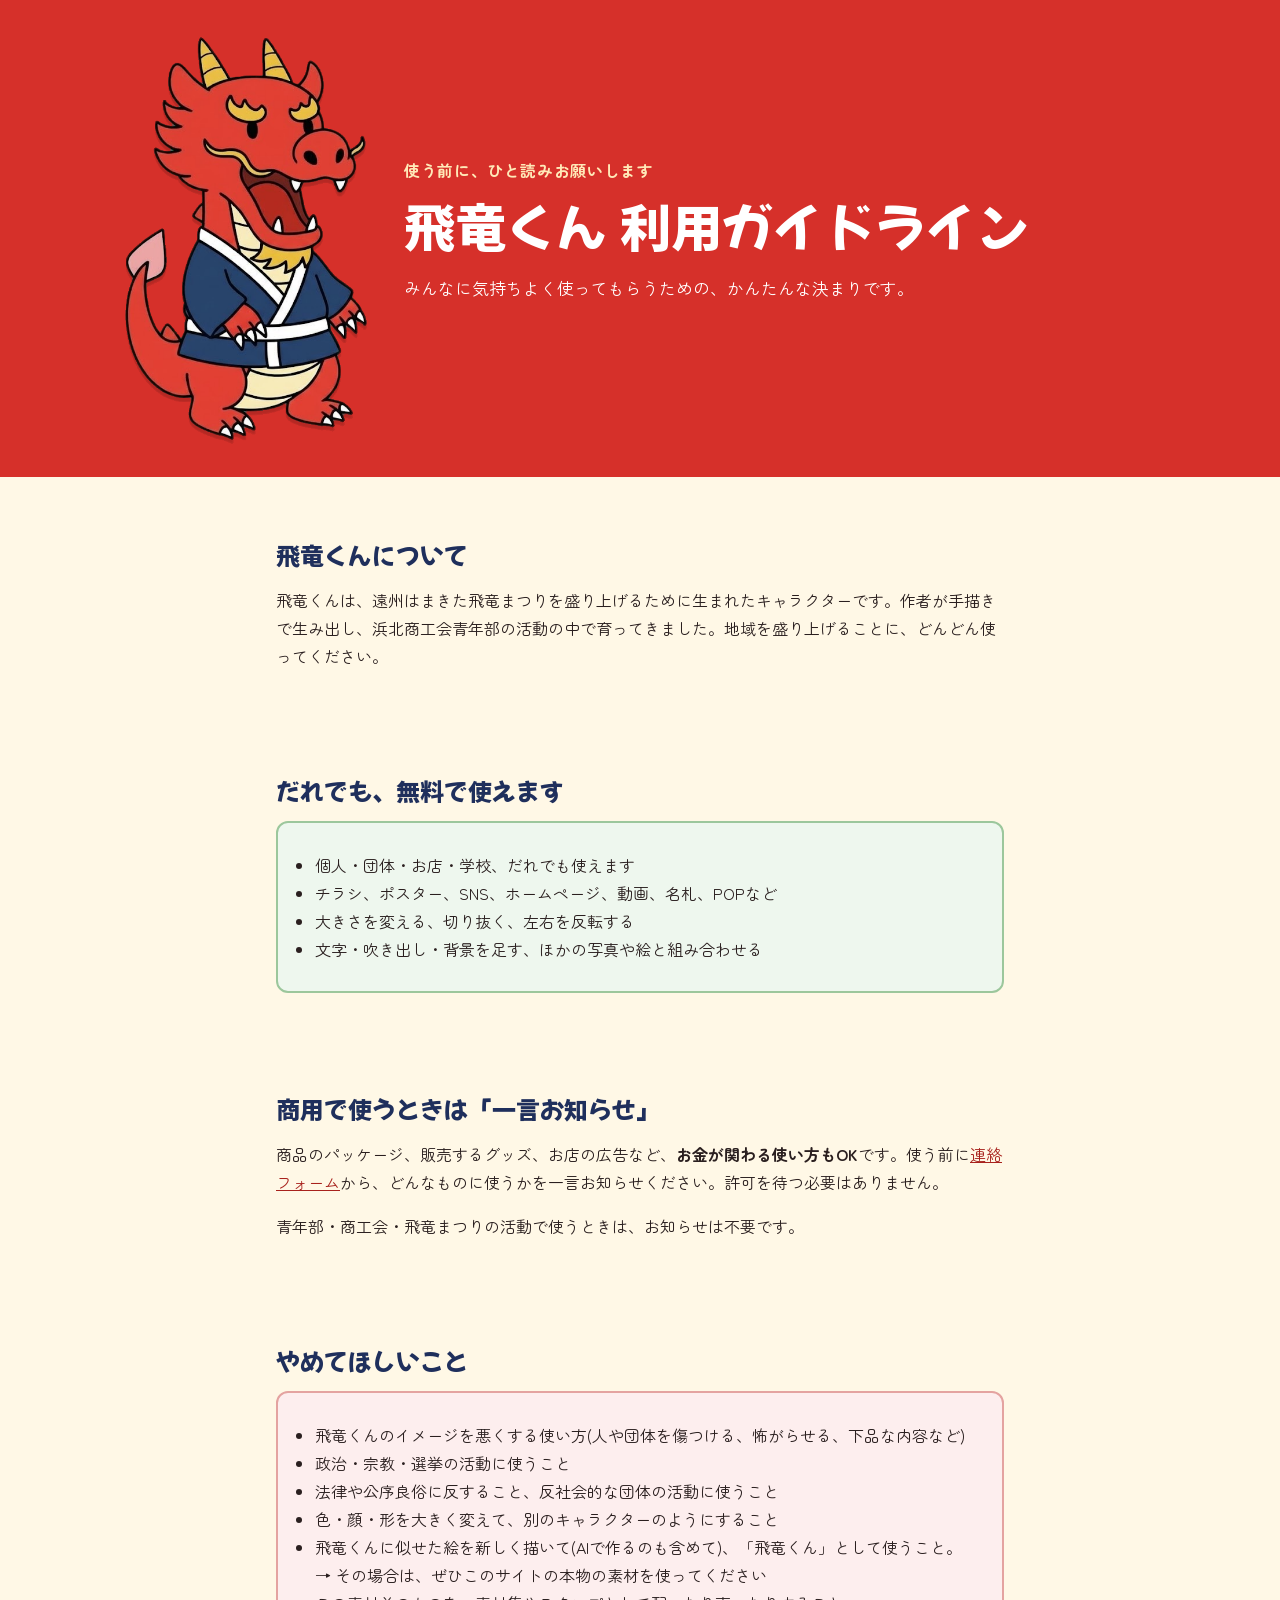
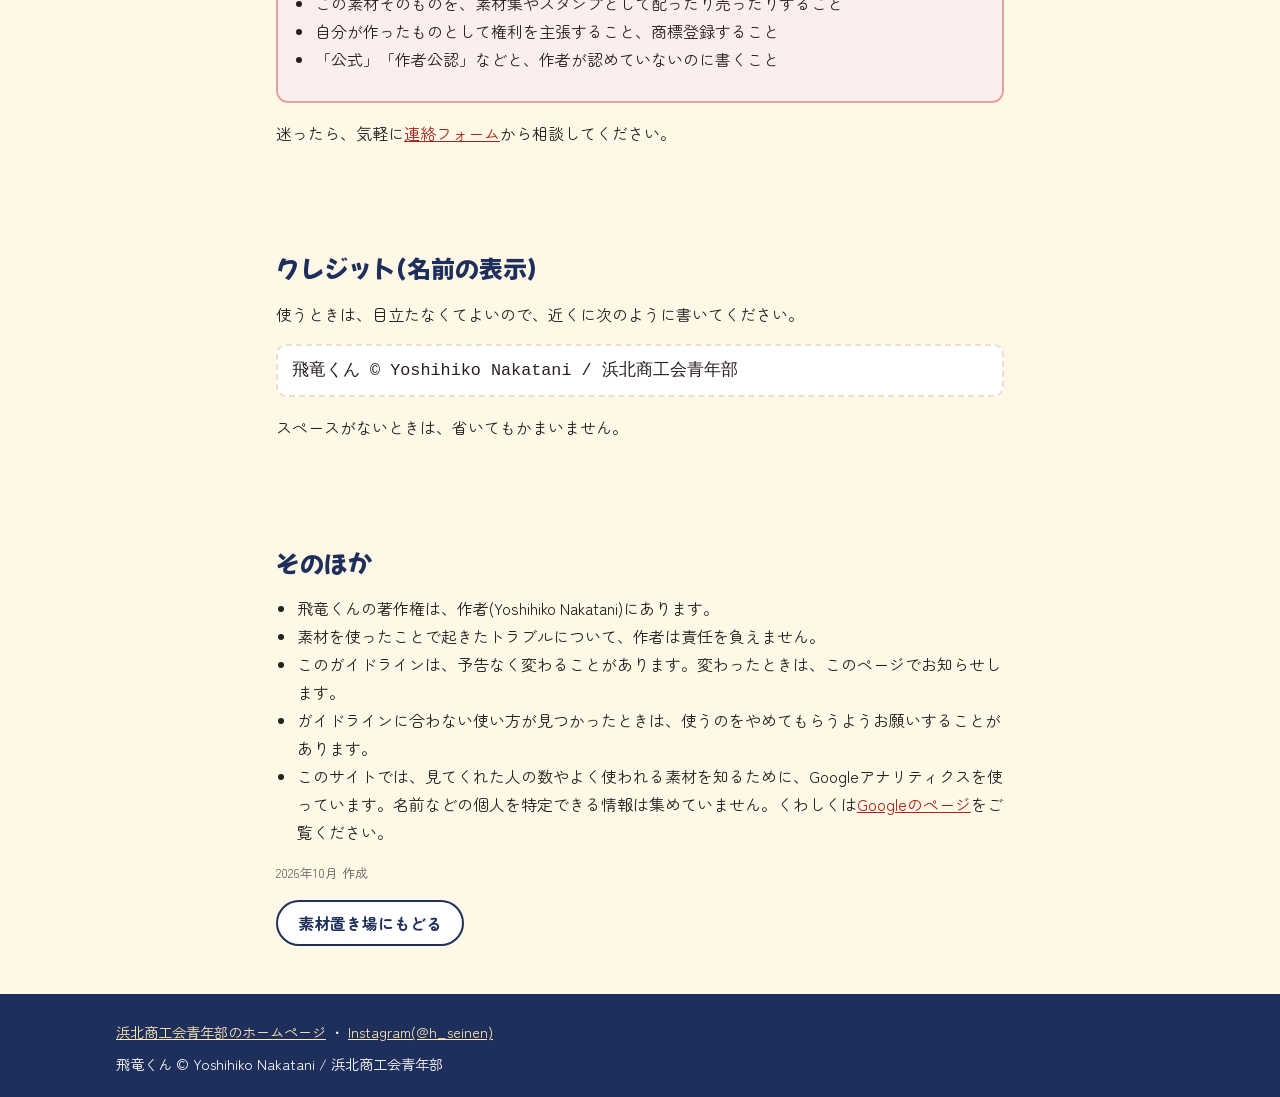
==== commit 5f9a4c08: "公開用ページ: 上の方に、はまきた飛竜まつり(浜北観光協会)のサイトへのリンクを追加 Co-Authored-By: Claude Opus 5.5 <noreply@anthropic.com>" ====
--- a/guideline.html
+++ b/guideline.html
@@ -24,23 +24,83 @@
 </script>
 </head>
 <body>
-<header class="hero" style="min-height:70vh;display:flex;align-items:center">
+<header class="hero">
   <div class="wrap hero-inner">
-    <img class="hero-img" src="materials/kihon/kihon-zenshin.png" alt="飛竜くん" width="260">
+    <img class="hero-img" src="materials/matsuri/matsuri-b08.png" alt="法被を着た飛竜くん" width="200">
     <div>
-      <p class="eyebrow">遠州はまきた飛竜まつり × 浜北商工会青年部</p>
-      <h1>ただいま準備中です</h1>
-      <p class="lead">「飛竜くん 素材置き場」は、ただいまメンテナンス中です。<br>もうしばらくお待ちください。</p>
-      <div class="hero-actions">
-        <a class="btn primary" href="https://www.instagram.com/h_seinen/" target="_blank" rel="noopener">青年部のInstagram(@h_seinen)</a>
-      </div>
+      <p class="eyebrow">使う前に、ひと読みお願いします</p>
+      <h1>飛竜くん 利用ガイドライン</h1>
+      <p class="lead">みんなに気持ちよく使ってもらうための、かんたんな決まりです。</p>
     </div>
   </div>
 </header>
+
+<main class="wrap doc">
+  <section>
+    <h2>飛竜くんについて</h2>
+    <p>飛竜くんは、遠州はまきた飛竜まつりを盛り上げるために生まれたキャラクターです。作者が手描きで生み出し、浜北商工会青年部の活動の中で育ってきました。地域を盛り上げることに、どんどん使ってください。</p>
+  </section>
+
+  <section>
+    <h2>だれでも、無料で使えます</h2>
+    <div class="ok">
+      <ul>
+        <li>個人・団体・お店・学校、だれでも使えます</li>
+        <li>チラシ、ポスター、SNS、ホームページ、動画、名札、POPなど</li>
+        <li>大きさを変える、切り抜く、左右を反転する</li>
+        <li>文字・吹き出し・背景を足す、ほかの写真や絵と組み合わせる</li>
+      </ul>
+    </div>
+  </section>
+
+  <section>
+    <h2>商用で使うときは「一言お知らせ」</h2>
+    <p>商品のパッケージ、販売するグッズ、お店の広告など、<strong>お金が関わる使い方もOK</strong>です。使う前に<a href="index.html#contact">連絡フォーム</a>から、どんなものに使うかを一言お知らせください。許可を待つ必要はありません。</p>
+    <p>青年部・商工会・飛竜まつりの活動で使うときは、お知らせは不要です。</p>
+  </section>
+
+  <section>
+    <h2>やめてほしいこと</h2>
+    <div class="ng">
+      <ul>
+        <li>飛竜くんのイメージを悪くする使い方(人や団体を傷つける、怖がらせる、下品な内容など)</li>
+        <li>政治・宗教・選挙の活動に使うこと</li>
+        <li>法律や公序良俗に反すること、反社会的な団体の活動に使うこと</li>
+        <li>色・顔・形を大きく変えて、別のキャラクターのようにすること</li>
+        <li>飛竜くんに似せた絵を新しく描いて(AIで作るのも含めて)、「飛竜くん」として使うこと。<br>→ その場合は、ぜひこのサイトの本物の素材を使ってください</li>
+        <li>この素材そのものを、素材集やスタンプとして配ったり売ったりすること</li>
+        <li>自分が作ったものとして権利を主張すること、商標登録すること</li>
+        <li>「公式」「作者公認」などと、作者が認めていないのに書くこと</li>
+      </ul>
+    </div>
+    <p>迷ったら、気軽に<a href="index.html#contact">連絡フォーム</a>から相談してください。</p>
+  </section>
+
+  <section>
+    <h2>クレジット(名前の表示)</h2>
+    <p>使うときは、目立たなくてよいので、近くに次のように書いてください。</p>
+    <div class="copybox"><code>飛竜くん © Yoshihiko Nakatani / 浜北商工会青年部</code></div>
+    <p>スペースがないときは、省いてもかまいません。</p>
+  </section>
+
+  <section>
+    <h2>そのほか</h2>
+    <ul>
+      <li>飛竜くんの著作権は、作者(Yoshihiko Nakatani)にあります。</li>
+      <li>素材を使ったことで起きたトラブルについて、作者は責任を負えません。</li>
+      <li>このガイドラインは、予告なく変わることがあります。変わったときは、このページでお知らせします。</li>
+      <li>ガイドラインに合わない使い方が見つかったときは、使うのをやめてもらうようお願いすることがあります。</li>
+      <li>このサイトでは、見てくれた人の数やよく使われる素材を知るために、Googleアナリティクスを使っています。名前などの個人を特定できる情報は集めていません。くわしくは<a href="https://policies.google.com/technologies/partner-sites?hl=ja" target="_blank" rel="noopener">Googleのページ</a>をご覧ください。</li>
+    </ul>
+    <p class="card-meta">2026年10月 作成</p>
+    <a class="btn back" href="index.html">素材置き場にもどる</a>
+  </section>
+</main>
+
 <footer>
   <div class="wrap">
+    <p class="links"><a href="https://seinenbu.hamakita-shokokai.com/" target="_blank" rel="noopener">浜北商工会青年部のホームページ</a> ・ <a href="https://www.instagram.com/h_seinen/" target="_blank" rel="noopener">Instagram(@h_seinen)</a></p>
     <p>飛竜くん © Yoshihiko Nakatani / 浜北商工会青年部</p>
-    <p class="links"><a href="https://seinenbu.hamakita-shokokai.com/" target="_blank" rel="noopener">浜北商工会青年部のホームページ</a></p>
   </div>
 </footer>
 </body>
